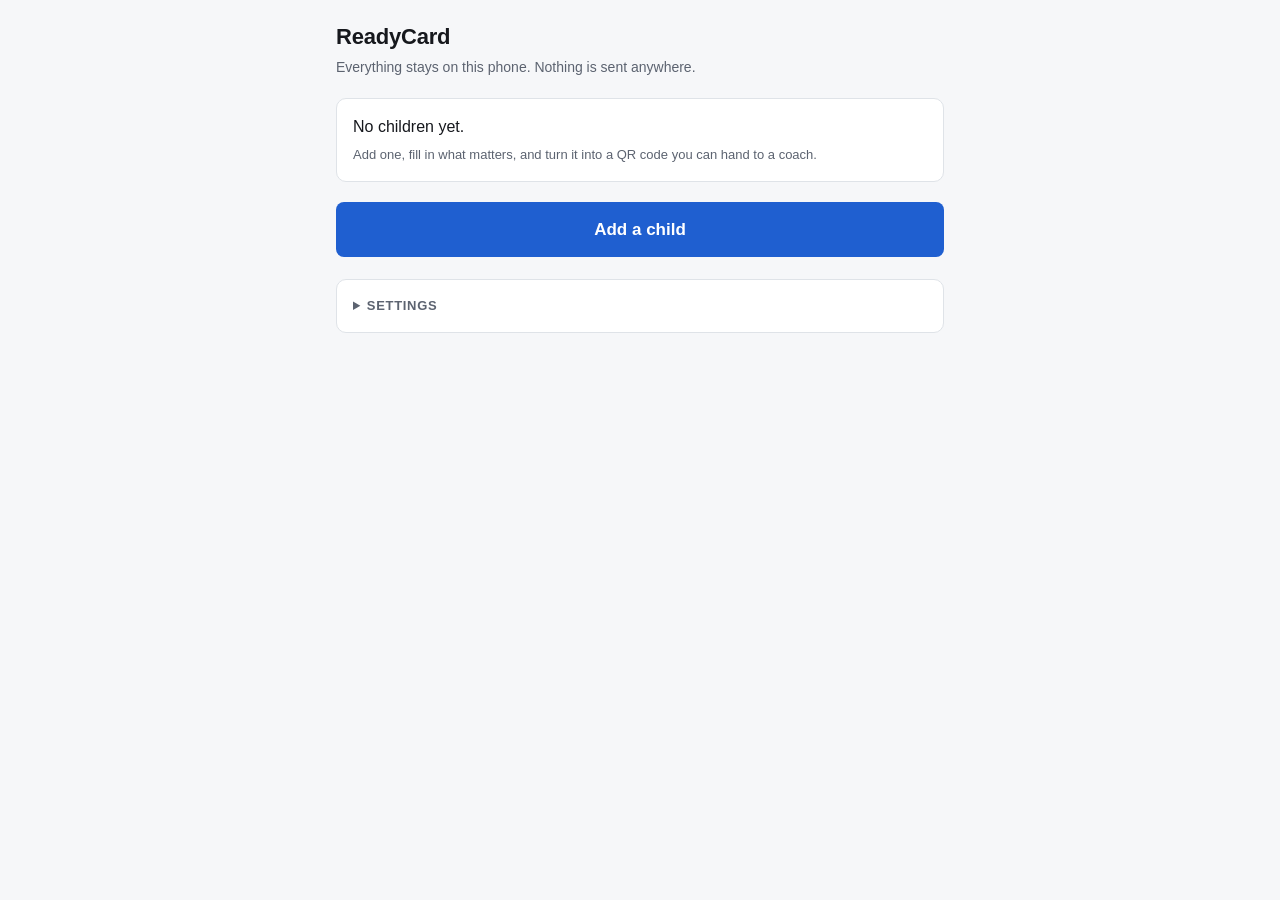
==== prototype/index.html @ 767c8b9d "Add working QR prototype and official rules compliance doc prototype/ is a real, hostable QR generat" ====
<!doctype html>
<html lang="en">
<head>
<meta charset="utf-8">
<meta name="viewport" content="width=device-width, initial-scale=1, viewport-fit=cover">
<title>ReadyCard</title>
<link rel="stylesheet" href="style.css">
</head>
<body>

<!-- ===================== HOME: the list of children ===================== -->
<div class="wrap" id="homeView">
  <header>
    <h1>ReadyCard</h1>
    <p>Everything stays on this phone. Nothing is sent anywhere.</p>
  </header>

  <div id="childList"></div>

  <button type="button" class="primary big" id="addChild">Add a child</button>

  <details class="panel" style="margin-top:22px">
    <summary>Settings</summary>
    <div class="field" style="margin-top:14px">
      <label for="baseUrl">Where scanned codes will point</label>
      <input type="text" id="baseUrl">
      <p class="hint">A longer address leaves less room for the card.</p>
    </div>
    <div class="btnrow">
      <button type="button" data-url="https://readycard.app/v">readycard.app/v</button>
      <button type="button" id="useHere">this page's own address</button>
    </div>
  </details>
</div>

<!-- ===================== EDIT: one child's card ===================== -->
<div class="wrap" id="editView" hidden>
  <header>
    <button type="button" class="back" id="backHome">&larr; All children</button>
    <h1 id="editTitle">New child</h1>
    <p>Saved on this phone as you type.</p>
  </header>

  <div class="panel">
    <h2>Travels in the QR code</h2>
    <p class="sub">Anyone who scans this code can read every one of these fields.</p>
    <div id="qrFields"></div>
  </div>

  <div class="panel locked">
    <h2>Stays on this phone <span class="lock">never encoded</span></h2>
    <p class="sub">Type as much as you like here — it cannot go in a QR code, so it never moves the meter.</p>
    <div id="phoneFields"></div>
  </div>

  <div class="panel">
    <h2>The code</h2>
    <div class="field">
      <label for="preset">How will this code be used?</label>
      <select id="preset">
        <option value="sticker">Sticker on a helmet or bottle</option>
        <option value="card" selected>Wallet card, screen or paper</option>
        <option value="max">Absolute maximum</option>
      </select>
      <p class="hint" id="presetNote"></p>
    </div>
    <div class="field">
      <label for="expiry">Expires on <span class="count">blank means never</span></label>
      <input type="date" id="expiry">
    </div>
  </div>

  <div class="panel" id="resultPanel" hidden>
    <h2>Ready to share</h2>
    <div id="notice"></div>
    <div class="qrbox" id="qrbox"></div>
    <div class="stat" id="stats"></div>
    <div class="btnrow" style="margin-top:12px">
      <a id="openView" target="_blank"><button type="button">Open what a scanner sees</button></a>
      <button type="button" id="downloadSvg">Download SVG</button>
      <button type="button" id="printQr">Print</button>
    </div>
    <div class="url" id="urlOut"></div>
  </div>

  <details class="panel">
    <summary>Prototype tools</summary>
    <p class="sub" style="margin-top:12px">For measuring, not for parents.</p>
    <div class="btnrow">
      <button type="button" id="fillTypical">Fill a typical card</button>
      <button type="button" id="fillWorst">Fill the worst case</button>
    </div>
  </details>

  <button type="button" class="danger big" id="deleteChild">Delete this child</button>
</div>

<!-- ===================== The capacity meter ===================== -->
<div class="meter" id="meter" hidden>
  <div class="inner">
    <div class="top">
      <span class="headline" id="meterHead">Empty card</span>
      <span class="figure" id="meterFig"></span>
    </div>
    <div class="bar" id="bar"><span></span></div>
    <div class="detail" id="meterDetail">Start typing and the bar fills up.</div>
    <div class="btnrow" style="margin-top:8px">
      <button type="button" class="primary" id="generate" style="flex:1">Generate the QR code</button>
    </div>
  </div>
</div>

<script src="qr.js"></script>
<script src="card.js"></script>
<script>
(function () {
  'use strict';

  var els = {};
  var children = [];
  var current = null;          /* the child being edited */
  var encoded = null, plan = null;

  /* ---------- Storage: this phone, and only this phone ---------- */
  var STORE = 'readycard:children', SETTINGS = 'readycard:settings';

  function load() {
    try {
      children = JSON.parse(localStorage.getItem(STORE) || '[]');
      if (!Array.isArray(children)) children = [];
    } catch (e) { children = []; }
  }
  function save() {
    try { localStorage.setItem(STORE, JSON.stringify(children)); }
    catch (e) { /* private window, or storage full */ }
  }
  function loadSettings() {
    try { return JSON.parse(localStorage.getItem(SETTINGS) || '{}'); }
    catch (e) { return {}; }
  }
  function saveSettings(s) {
    try { localStorage.setItem(SETTINGS, JSON.stringify(s)); } catch (e) {}
  }

  /* Works from a web address or from a file opened directly. */
  function defaultBaseUrl() {
    return location.href.split('#')[0].split('?')[0].replace(/[^/]*$/, '') + 'view.html';
  }

  function childName(c) {
    var n = [c.values.first, c.values.last].filter(Boolean).join(' ').trim();
    return n || 'Unnamed child';
  }

  /* ---------- Home ---------- */
  function renderHome() {
    els.childList.innerHTML = '';

    if (!children.length) {
      var empty = document.createElement('div');
      empty.className = 'panel empty';
      empty.innerHTML = '<p>No children yet.</p><p class="sub">Add one, fill in what matters, ' +
        'and turn it into a QR code you can hand to a coach.</p>';
      els.childList.appendChild(empty);
      return;
    }

    children.forEach(function (c) {
      var row = document.createElement('button');
      row.type = 'button';
      row.className = 'childrow';
      var allergy = (c.values.allergy || '').trim();
      row.innerHTML = '<b>' + escapeHtml(childName(c)) + '</b>' +
        '<span>' + (allergy ? escapeHtml(allergy.slice(0, 60)) : 'No allergies listed') + '</span>';
      row.addEventListener('click', function () { openChild(c.id); });
      els.childList.appendChild(row);
    });
  }

  function escapeHtml(s) {
    return String(s).replace(/[&<>"]/g, function (c) {
      return { '&': '&amp;', '<': '&lt;', '>': '&gt;', '"': '&quot;' }[c];
    });
  }

  function showHome() {
    current = null;
    els.editView.hidden = true;
    els.meter.hidden = true;
    els.homeView.hidden = false;
    document.body.classList.remove('editing');
    renderHome();
    window.scrollTo(0, 0);
  }

  /* ---------- Edit ---------- */
  function addChild() {
    var c = { id: 'c' + Date.now(), values: {}, expiry: '', preset: 'card' };
    children.push(c);
    save();
    openChild(c.id);
  }

  function openChild(id) {
    current = children.filter(function (c) { return c.id === id; })[0];
    if (!current) return showHome();

    Card.FIELDS.forEach(function (f) {
      els.inputs[f.id].value = current.values[f.id] || '';
      updateCounter(f);
    });
    els.expiry.value = current.expiry || '';
    els.preset.value = current.preset || 'card';
    setPresetNote();

    els.editTitle.textContent = childName(current);
    els.resultPanel.hidden = true;
    els.homeView.hidden = true;
    els.editView.hidden = false;
    els.meter.hidden = false;
    document.body.classList.add('editing');
    window.scrollTo(0, 0);
    recompute();
  }

  function touch() {
    if (!current) return;
    Card.FIELDS.forEach(function (f) { current.values[f.id] = els.inputs[f.id].value; });
    current.expiry = els.expiry.value;
    current.preset = els.preset.value;
    els.editTitle.textContent = childName(current);
    save();
    schedule();
  }

  /* ---------- Form ---------- */
  function renderFields(container, fields) {
    fields.forEach(function (f) {
      var wrap = document.createElement('div');
      wrap.className = 'field';

      var label = document.createElement('label');
      label.setAttribute('for', 'in_' + f.id);
      label.textContent = f.label;
      var counter = document.createElement('span');
      counter.className = 'count';
      counter.id = 'count_' + f.id;
      label.appendChild(counter);
      wrap.appendChild(label);

      var input = document.createElement(f.multiline ? 'textarea' : 'input');
      input.id = 'in_' + f.id;
      input.maxLength = f.max;                      /* the hard stop */
      if (!f.multiline) input.type = f.tel ? 'tel' : 'text';
      if (f.hint) input.placeholder = f.hint;
      input.addEventListener('input', function () { updateCounter(f); touch(); });
      wrap.appendChild(input);

      els.inputs[f.id] = input;
      container.appendChild(wrap);
    });
  }

  function updateCounter(f) {
    var used = (els.inputs[f.id].value || '').length;
    var c = document.getElementById('count_' + f.id);
    c.textContent = used + ' / ' + f.max;
    c.classList.toggle('full', used >= f.max);
  }

  /* ---------- The meter ---------- */
  var timer = null;
  function schedule() { clearTimeout(timer); timer = setTimeout(recompute, 120); }

  async function recompute() {
    if (!current) return;
    var baseUrl = (els.baseUrl.value || '').trim() || defaultBaseUrl();
    var presetName = els.preset.value;

    encoded = await Card.encodeCard(current.values, current.expiry);
    plan = Card.planCode(encoded, baseUrl, presetName);

    var preset = plan.preset;
    var budgetChars = Card.payloadBudget(baseUrl, presetName, plan.chosen.marker);
    var usedChars = plan.chosen.payload.length;
    var pct = budgetChars ? Math.min(100, usedChars / budgetChars * 100) : 100;

    els.bar.classList.toggle('warn', pct > 80 && pct <= 100);
    els.bar.classList.toggle('over', usedChars > budgetChars);
    els.bar.firstElementChild.style.width = pct + '%';

    var typed = Card.QR_FIELDS.reduce(function (n, f) {
      return n + ((current.values[f.id] || '').trim().length);
    }, 0);

    els.meterFig.textContent = usedChars + ' of ' + budgetChars + ' characters';

    if (typed === 0) {
      els.meterHead.textContent = 'Empty card';
      els.meterDetail.className = 'detail';
      els.meterDetail.textContent = 'Start typing and the bar fills up.';
    } else if (!plan.fitsAtAll) {
      els.meterHead.textContent = 'Too long for any QR code';
      els.meterDetail.className = 'detail bad';
      els.meterDetail.textContent = 'This will not fit even at the largest size. Shorten the longest fields.';
    } else if (!plan.fitsPreset) {
      var ratio = typed > 0 ? usedChars / typed : 1;
      els.meterHead.textContent = 'Too long for ' + preset.label.toLowerCase();
      els.meterDetail.className = 'detail bad';
      els.meterDetail.textContent = 'Trim about ' +
        Math.max(1, Math.ceil((usedChars - budgetChars) / ratio)) +
        ' characters, or choose a bigger code. Longest field: ' + longestField() + '.';
    } else {
      var size = plan.size;
      els.meterHead.textContent = 'Fits — version ' + plan.chosen.version + ' code';
      els.meterDetail.className = 'detail';
      els.meterDetail.textContent = 'Prints clearly at about ' + size.inches +
        (size.inches === 1 ? ' inch (' : ' inches (') + size.mm + ' mm) wide. ' +
        typed + ' characters typed, ' + encoded.rawBytes + ' bytes packed down to ' +
        encoded.packedBytes + '.';
    }

    els.generate.disabled = typed === 0 || !plan.fitsPreset;
    if (!els.resultPanel.hidden) draw();
  }

  function longestField() {
    var best = null, bestLen = -1;
    Card.QR_FIELDS.forEach(function (f) {
      var len = ((current.values[f.id] || '')).length;
      if (len > bestLen) { bestLen = len; best = f; }
    });
    return best ? best.label.toLowerCase() + ' (' + bestLen + ')' : 'none';
  }

  /* ---------- Generate ---------- */
  function draw() {
    if (!plan || !plan.fitsAtAll) return;
    var qr = QR.encodeSegments(plan.chosen.segments,
      { ecc: plan.preset.ecc, version: plan.chosen.version });

    els.qrbox.innerHTML = QR.toSvg(qr, { quiet: 4, dark: '#000000', light: '#ffffff' });

    var size = Card.describeSize(qr.version);
    els.stats.innerHTML =
      '<div>version <b>' + qr.version + '</b> (' + size.modules + '&times;' + size.modules + ')</div>' +
      '<div>correction <b>' + qr.ecc + '</b></div>' +
      '<div>print at <b>' + size.inches + '"</b> or larger</div>' +
      '<div>packed <b>' + encoded.packedBytes + '</b> bytes</div>' +
      '<div>mode <b>' + plan.chosen.mode + '</b></div>';

    els.urlOut.textContent = plan.chosen.url;
    els.openView.href = 'view.html#' + plan.chosen.marker + plan.chosen.payload;

    els.notice.innerHTML = '';
    els.resultPanel.hidden = false;
  }

  /* ---------- Sample data, for measuring ---------- */
  var TYPICAL = {
    first: 'Maya', last: 'Ellison',
    allergy: 'Peanuts — severe, carries an EpiPen',
    meds: 'Albuterol inhaler — front pocket of the green bag',
    cond: 'Asthma, worse when running in cold air',
    c1name: 'Dana Ellison (mom)', c1phone: '555-0142',
    c2name: 'Ray Ellison (dad)', c2phone: '555-0188',
    kidnote: 'If I go quiet I am about to have an asthma attack. Please just hand me the inhaler.',
    dob: '2014-03-11', insurer: 'Example Health', member: 'EX-4820-91773',
    doctor: 'Dr. Ines Paz 555-0110', hospital: 'County General'
  };

  /* A worst case has to be realistic text. A repeating pattern compresses to
     almost nothing and would say the limit is far away when it is not. */
  var WORDS = ('amoxicillin penicillin sulfa latex shellfish cashew walnut sesame '
    + 'wheat soy dairy pollen bee sting severe moderate mild anaphylaxis epinephrine '
    + 'auto injector backpack front pocket zipped side nurse office cabinet refrigerated '
    + 'twice daily morning evening with food seizure epilepsy diabetes insulin glucagon '
    + 'pump juice box shaky dizzy confused unresponsive asthma inhaler spacer nebulizer '
    + 'cold air running wheezing coughing migraine dark quiet room anxiety panic attack '
    + 'headphones sensory overload nonverbal sign language hearing aid left ear right '
    + 'glasses spare pair grandmother neighbour carpool coach practice tuesday thursday '
    + 'guardian stepfather aunt uncle cousin emergency contact please call first').split(' ');

  function realisticText(length, seed) {
    var out = '', i = seed;
    while (out.length < length) { out += (out ? ' ' : '') + WORDS[(i * 37 + seed * 11) % WORDS.length]; i++; }
    return out.slice(0, length);
  }

  function fill(values) {
    Card.FIELDS.forEach(function (f) {
      els.inputs[f.id].value = values[f.id] || '';
      updateCounter(f);
    });
    touch();
  }

  /* ---------- Wire up ---------- */
  document.addEventListener('DOMContentLoaded', function () {
    els.inputs = {};
    ['homeView','editView','childList','addChild','backHome','editTitle','meter','bar',
     'meterHead','meterFig','meterDetail','generate','resultPanel','qrbox','stats','urlOut',
     'openView','notice','preset','presetNote','expiry','baseUrl','deleteChild']
      .forEach(function (id) { els[id] = document.getElementById(id); });

    renderFields(document.getElementById('qrFields'),
      Card.FIELDS.filter(function (f) { return f.inQr; }));
    renderFields(document.getElementById('phoneFields'),
      Card.FIELDS.filter(function (f) { return !f.inQr; }));

    var settings = loadSettings();
    els.baseUrl.value = settings.baseUrl || defaultBaseUrl();

    els.baseUrl.addEventListener('input', function () {
      saveSettings({ baseUrl: els.baseUrl.value });
      schedule();
    });
    document.querySelectorAll('button[data-url]').forEach(function (b) {
      b.addEventListener('click', function () {
        els.baseUrl.value = b.dataset.url;
        saveSettings({ baseUrl: els.baseUrl.value });
        schedule();
      });
    });
    document.getElementById('useHere').addEventListener('click', function () {
      els.baseUrl.value = defaultBaseUrl();
      saveSettings({ baseUrl: els.baseUrl.value });
      schedule();
    });

    els.addChild.addEventListener('click', addChild);
    els.backHome.addEventListener('click', showHome);
    els.expiry.addEventListener('change', touch);
    els.preset.addEventListener('change', function () { setPresetNote(); touch(); });
    els.generate.addEventListener('click', draw);

    els.deleteChild.addEventListener('click', function () {
      if (!current) return;
      if (!confirm('Delete ' + childName(current) + '? This cannot be undone.')) return;
      children = children.filter(function (c) { return c.id !== current.id; });
      save();
      showHome();
    });

    document.getElementById('fillTypical').addEventListener('click', function () { fill(TYPICAL); });
    document.getElementById('fillWorst').addEventListener('click', function () {
      var v = {};
      Card.FIELDS.forEach(function (f, i) {
        v[f.id] = f.tel ? '+1-555-0100 x4821'.slice(0, f.max) : realisticText(f.max, i + 3);
      });
      fill(v);
    });

    document.getElementById('downloadSvg').addEventListener('click', function () {
      var blob = new Blob([els.qrbox.innerHTML], { type: 'image/svg+xml' });
      var a = document.createElement('a');
      a.href = URL.createObjectURL(blob);
      a.download = 'readycard-' + childName(current).replace(/\W+/g, '-').toLowerCase() + '.svg';
      a.click();
      URL.revokeObjectURL(a.href);
    });
    document.getElementById('printQr').addEventListener('click', function () { window.print(); });

    load();
    showHome();
  });

  function setPresetNote() {
    els.presetNote.textContent = Card.PRESETS[els.preset.value].note;
  }
})();
</script>
</body>
</html>
---- prototype/style.css ----
:root {
  --bg: #f6f7f9;
  --panel: #ffffff;
  --ink: #16181d;
  --muted: #5c6370;
  --line: #dfe3e8;
  --accent: #1f5fd0;
  --accent-ink: #ffffff;
  --ok: #1a7f4b;
  --warn: #9a6400;
  --danger: #b3261e;
  --danger-bg: #fdecea;
  --locked-bg: #f1f2f4;
  --radius: 10px;
}
@media (prefers-color-scheme: dark) {
  :root:not([data-theme="light"]) {
    --bg: #14161a; --panel: #1c1f25; --ink: #e9ecf1; --muted: #9aa3b0;
    --line: #2d323b; --accent: #6fa0ff; --accent-ink: #0b1220;
    --ok: #5bd394; --warn: #e5b45c; --danger: #ff8a80; --danger-bg: #3a1f1d;
    --locked-bg: #23272e;
  }
}
:root[data-theme="dark"] {
  --bg: #14161a; --panel: #1c1f25; --ink: #e9ecf1; --muted: #9aa3b0;
  --line: #2d323b; --accent: #6fa0ff; --accent-ink: #0b1220;
  --ok: #5bd394; --warn: #e5b45c; --danger: #ff8a80; --danger-bg: #3a1f1d;
  --locked-bg: #23272e;
}

* { box-sizing: border-box; }
body {
  margin: 0; background: var(--bg); color: var(--ink);
  font: 16px/1.5 -apple-system, BlinkMacSystemFont, "Segoe UI", Roboto, sans-serif;
  padding-bottom: 150px;
}
.wrap { max-width: 640px; margin: 0 auto; padding: 20px 16px 40px; }

header h1 { font-size: 22px; margin: 0 0 4px; letter-spacing: -0.2px; }
header p { margin: 0 0 20px; color: var(--muted); font-size: 14px; }

.panel {
  background: var(--panel); border: 1px solid var(--line);
  border-radius: var(--radius); padding: 16px; margin-bottom: 16px;
}
.panel > h2 {
  font-size: 13px; text-transform: uppercase; letter-spacing: 0.7px;
  margin: 0 0 4px; color: var(--muted);
}
.panel > .sub { margin: 0 0 14px; font-size: 13px; color: var(--muted); }
.panel.locked { background: var(--locked-bg); }

.field { margin-bottom: 14px; }
.field:last-child { margin-bottom: 0; }
.field label { display: block; font-size: 14px; font-weight: 600; margin-bottom: 4px; }
.field .hint { font-size: 12px; color: var(--muted); margin: 3px 0 0; }
input, textarea, select {
  width: 100%; font: inherit; font-size: 16px; color: var(--ink);
  background: var(--panel); border: 1px solid var(--line);
  border-radius: 8px; padding: 9px 11px;
}
.panel.locked input, .panel.locked textarea { background: var(--panel); }
textarea { resize: vertical; min-height: 62px; }
input:focus, textarea:focus, select:focus { outline: 2px solid var(--accent); outline-offset: 1px; }

.row { display: flex; gap: 10px; }
.row > * { flex: 1; min-width: 0; }

.count { float: right; font-weight: 400; font-size: 12px; color: var(--muted); font-variant-numeric: tabular-nums; }
.count.full { color: var(--danger); font-weight: 600; }
.lock { font-size: 11px; font-weight: 600; color: var(--muted); text-transform: uppercase; letter-spacing: 0.5px; }

button {
  font: inherit; font-weight: 600; cursor: pointer; border-radius: 8px;
  border: 1px solid var(--line); background: var(--panel); color: var(--ink);
  padding: 9px 14px;
}
button.primary { background: var(--accent); color: var(--accent-ink); border-color: transparent; }
button.primary:disabled { opacity: 0.45; cursor: not-allowed; }
.btnrow { display: flex; gap: 8px; flex-wrap: wrap; }

.meter {
  position: fixed; left: 0; right: 0; bottom: 0; z-index: 20;
  background: var(--panel); border-top: 1px solid var(--line);
  padding: 10px 16px calc(10px + env(safe-area-inset-bottom));
  box-shadow: 0 -2px 16px rgba(0,0,0,0.08);
}
.meter .inner { max-width: 640px; margin: 0 auto; }
.meter .top { display: flex; justify-content: space-between; align-items: baseline; gap: 10px; }
.meter .headline { font-size: 14px; font-weight: 600; }
.meter .figure { font-size: 12px; color: var(--muted); font-variant-numeric: tabular-nums; }
.bar { height: 8px; background: var(--line); border-radius: 4px; overflow: hidden; margin: 7px 0 6px; }
.bar > span { display: block; height: 100%; width: 0; background: var(--ok); transition: width .15s ease, background .15s ease; }
.bar.warn > span { background: var(--warn); }
.bar.over > span { background: var(--danger); }
.meter .detail { font-size: 12px; color: var(--muted); }
.meter .detail.bad { color: var(--danger); font-weight: 600; }

.qrbox { text-align: center; }
.qrbox svg { width: 100%; max-width: 320px; height: auto; border-radius: 6px; }
.stat { display: flex; flex-wrap: wrap; gap: 6px 18px; font-size: 13px; color: var(--muted); margin-top: 12px; }
.stat b { color: var(--ink); font-variant-numeric: tabular-nums; }
.url {
  font: 12px/1.45 ui-monospace, SFMono-Regular, Menlo, monospace;
  background: var(--locked-bg); border: 1px solid var(--line); border-radius: 8px;
  padding: 9px; word-break: break-all; margin-top: 12px; color: var(--muted);
}
.notice { border-left: 3px solid var(--danger); background: var(--danger-bg); color: var(--danger);
  padding: 10px 12px; border-radius: 0 8px 8px 0; font-size: 14px; margin-bottom: 14px; }

/* ---- viewer ---- */
.card-name { font-size: 30px; font-weight: 700; margin: 0 0 2px; letter-spacing: -0.5px; }
.alert { border: 2px solid var(--danger); background: var(--danger-bg); color: var(--danger);
  border-radius: var(--radius); padding: 14px 16px; margin: 16px 0; }
.alert h2 { margin: 0 0 4px; font-size: 13px; text-transform: uppercase; letter-spacing: 0.8px; }
.alert p { margin: 0; font-size: 21px; font-weight: 700; line-height: 1.3; }
.block { margin: 16px 0; }
.block h2 { font-size: 12px; text-transform: uppercase; letter-spacing: 0.8px; color: var(--muted); margin: 0 0 4px; }
.block p { margin: 0; font-size: 17px; white-space: pre-wrap; }
a.call { display: block; background: var(--panel); border: 1px solid var(--line); border-radius: var(--radius);
  padding: 12px 14px; margin-bottom: 8px; text-decoration: none; color: var(--ink); }
a.call span { display: block; font-size: 13px; color: var(--muted); }
a.call b { font-size: 19px; color: var(--accent); }
.save {
  position: sticky; bottom: 12px; width: 100%; padding: 16px; font-size: 18px; margin-top: 22px;
  background: var(--accent); color: var(--accent-ink); border: none; border-radius: var(--radius);
}
.save.saved { background: var(--ok); }
.quote { border-left: 3px solid var(--accent); padding-left: 12px; font-style: italic; }

/* ---- home: the list of children ---- */
button.big { width: 100%; padding: 14px; font-size: 17px; }
button.primary.big { margin-top: 4px; }
button.danger { background: transparent; color: var(--danger); border-color: var(--danger); margin-top: 24px; }

button.childrow {
  display: block; width: 100%; text-align: left; margin-bottom: 10px;
  background: var(--panel); border: 1px solid var(--line); border-radius: var(--radius);
  padding: 14px 16px;
}
button.childrow b { display: block; font-size: 18px; margin-bottom: 2px; }
button.childrow span { display: block; font-size: 13px; color: var(--muted); font-weight: 400; }
.panel.empty p { margin: 0 0 6px; }
.panel.empty p.sub { margin: 0; }

button.back {
  border: none; background: none; color: var(--accent); padding: 0;
  font-size: 14px; margin-bottom: 12px;
}
.field .hint { font-size: 12px; color: var(--muted); margin: 5px 0 0; }

details.panel summary {
  cursor: pointer; font-size: 13px; text-transform: uppercase;
  letter-spacing: 0.7px; color: var(--muted); font-weight: 600;
}
details.panel[open] summary { margin-bottom: 4px; }

body.editing { padding-bottom: 160px; }

@media print {
  body { padding: 0; background: #fff; }
  header, .meter, .panel, details, button, .url, .stat { display: none !important; }
  #resultPanel { display: block !important; border: none; padding: 0; }
  #resultPanel > h2, #resultPanel .btnrow, #resultPanel #stats, #resultPanel #urlOut { display: none !important; }
  .qrbox svg { max-width: 2in; }
}
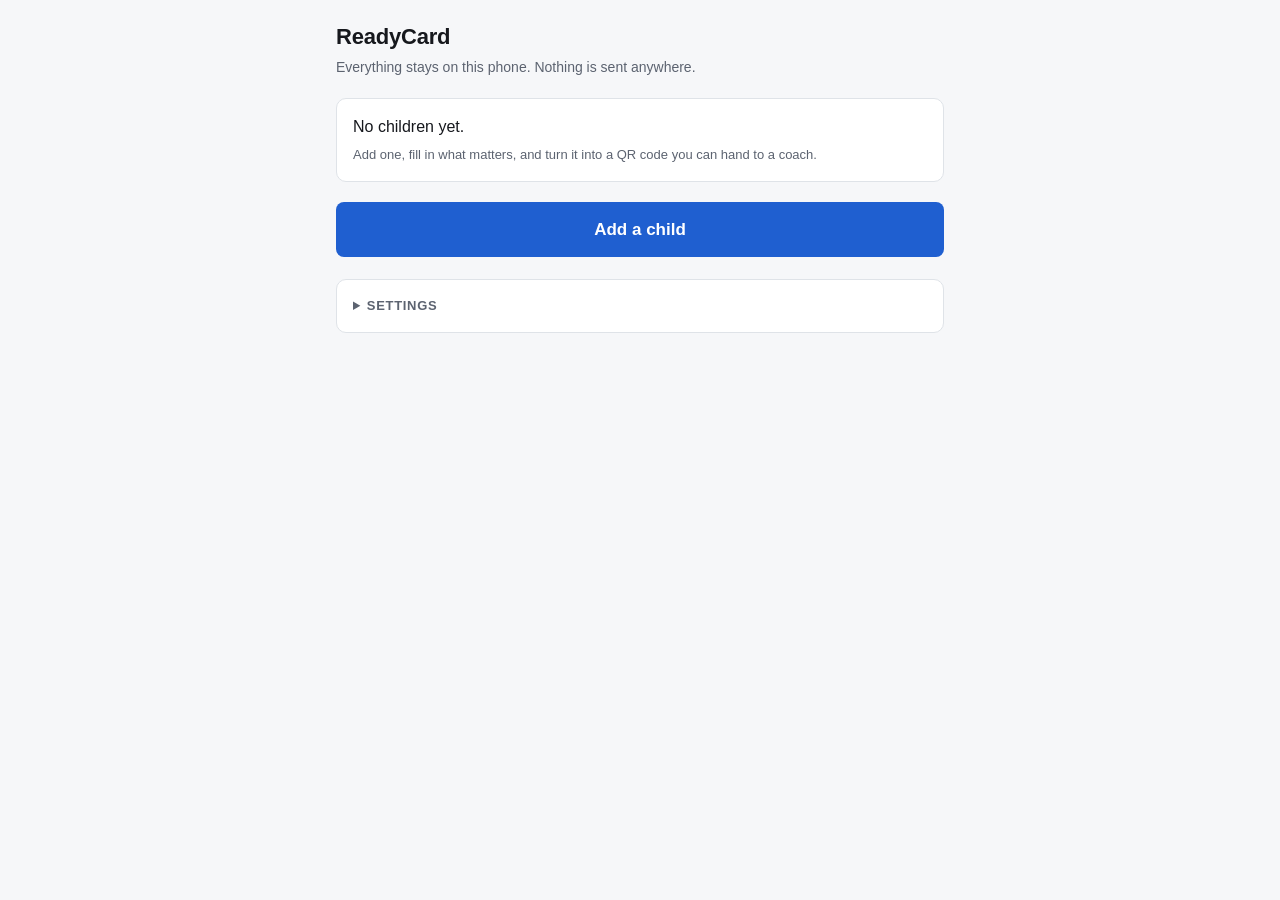
==== commit 402621eb: "Print the child's name on each code, slim to four files, rewrite README The generated QR code now ca" ====
--- a/prototype/index.html
+++ b/prototype/index.html
@@ -110,8 +110,7 @@
   </div>
 </div>
 
-<script src="qr.js"></script>
-<script src="card.js"></script>
+<script src="readycard.js"></script>
 <script>
 (function () {
   'use strict';
@@ -339,7 +338,11 @@
     var qr = QR.encodeSegments(plan.chosen.segments,
       { ecc: plan.preset.ecc, version: plan.chosen.version });
 
-    els.qrbox.innerHTML = QR.toSvg(qr, { quiet: 4, dark: '#000000', light: '#ffffff' });
+    /* The child's name is printed under the code. Two codes for two children
+       look identical otherwise, which matters the moment you print more than one. */
+    els.qrbox.innerHTML = QR.toSvg(qr, {
+      quiet: 4, dark: '#000000', light: '#ffffff', label: childName(current)
+    });
 
     var size = Card.describeSize(qr.version);
     els.stats.innerHTML =
